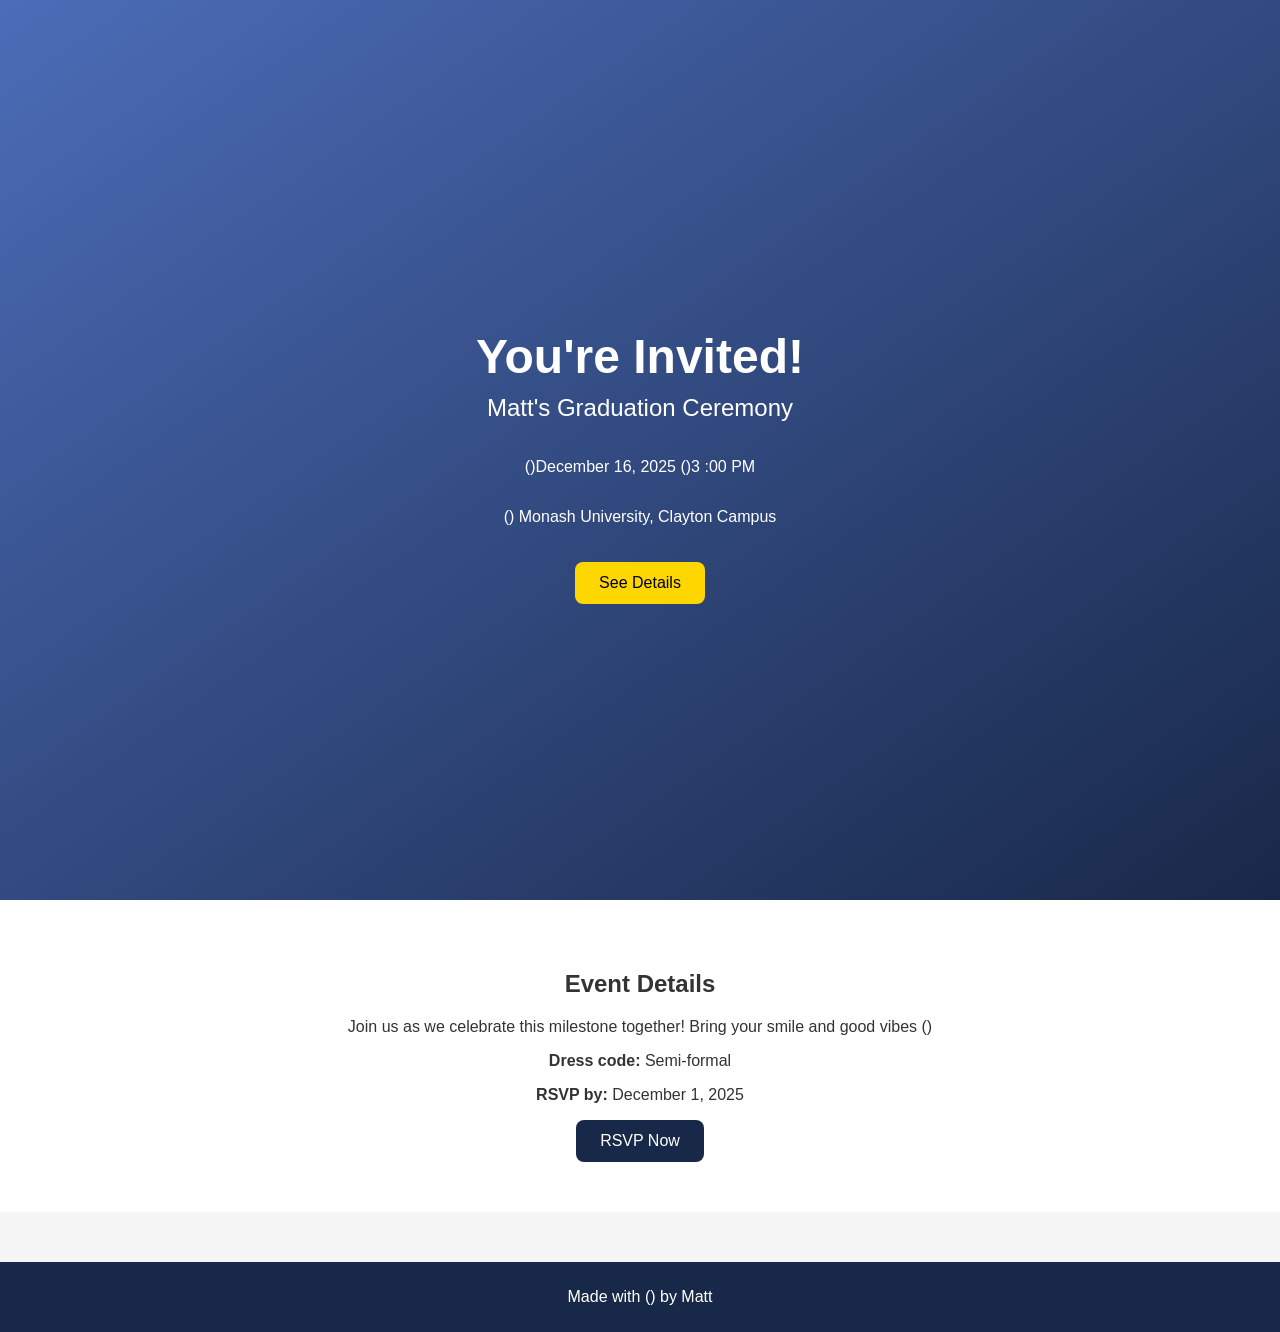
==== index.html @ 7635c499 "first commit" ====
<!DOCTYPE html>
<html lang="en">
<head>
  <meta charset="UTF-8">
  <meta name="viewport" content="width=device-width, initial-scale=1.0">
  <title>Matt's Graduation Invitation ()</title>
  <link rel="stylesheet" href="style.css">
</head>
<body>
  <div class="hero">
    <h1>You're Invited!</h1>
    <h2>Matt's Graduation Ceremony</h2>
    <p class="date">()December 16, 2025 ()3 :00 PM</p>
    <p class="venue">() Monash University, Clayton Campus</p>
    <button onclick="scrollToDetails()">See Details</button>
  </div>

  <section id="details">
    <h2>Event Details</h2>
    <p>Join us as we celebrate this milestone together! Bring your smile and good vibes ()</p>
    <p><strong>Dress code:</strong> Semi-formal</p>
    <p><strong>RSVP by:</strong> December 1, 2025</p>
    <a href="https://forms.gle/your-rsvp-link" target="_blank" class="rsvp-btn">RSVP Now</a>
  </section>

  <footer>
    <p>Made with () by Matt</p>
  </footer>

  <script src="script.js"></script>
</body>

</html>
---- style.css ----
body {
  margin: 0;
  font-family: 'Poppins', sans-serif;
  text-align: center;
  background-color: #f5f5f5;
  color: #333;
}

.hero {
  background: linear-gradient(to bottom right, #4b6cb7, #182848);
  color: white;
  height: 100vh;
  display: flex;
  flex-direction: column;
  justify-content: center;
  align-items: center;
}

.hero h1 {
  font-size: 3em;
  margin-bottom: 0;
}

.hero h2 {
  margin-top: 10px;
  font-weight: 400;
}

button {
  margin-top: 20px;
  padding: 12px 24px;
  border: none;
  border-radius: 8px;
  background-color: #ffd700;
  color: black;
  font-size: 1em;
  cursor: pointer;
  transition: 0.3s;
}

button:hover {
  background-color: #ffcf40;
}

#details {
  padding: 50px 20px;
  background-color: white;
}

.rsvp-btn {
  display: inline-block;
  background-color: #182848;
  color: white;
  padding: 12px 24px;
  border-radius: 8px;
  text-decoration: none;
  transition: 0.3s;
}

.rsvp-btn:hover {
  background-color: #4b6cb7;
}

footer {
  margin-top: 50px;
  padding: 10px;
  background-color: #182848;
  color: white;
}
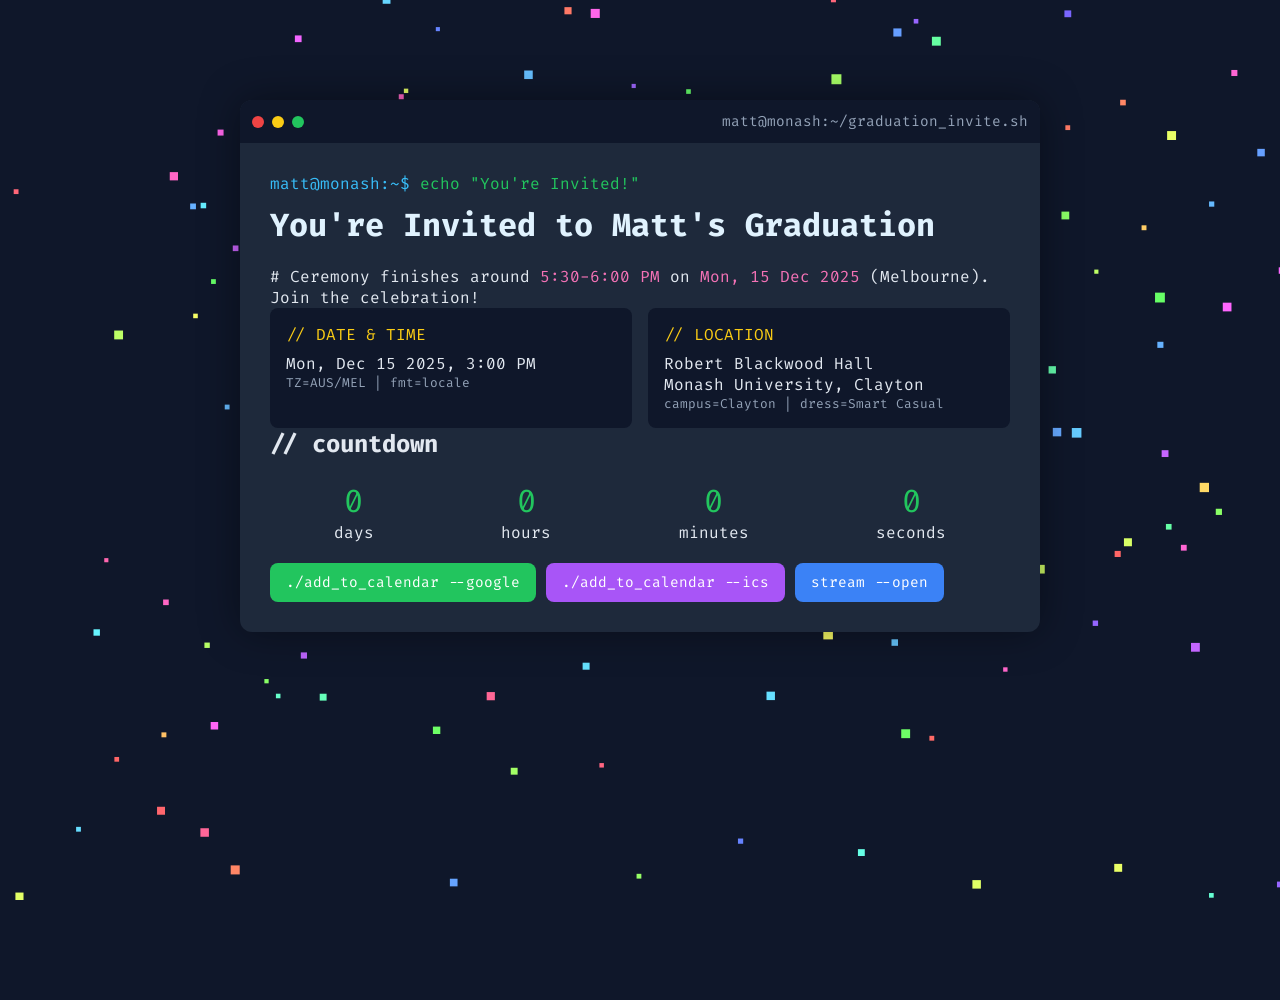
==== commit d6811acb: "second commit" ====
--- a/index.html
+++ b/index.html
@@ -3,31 +3,58 @@
 <head>
   <meta charset="UTF-8">
   <meta name="viewport" content="width=device-width, initial-scale=1.0">
-  <title>Matt's Graduation Invitation ()</title>
+  <title>Matt's Graduation </title>
   <link rel="stylesheet" href="style.css">
+  <link rel="preconnect" href="https://fonts.googleapis.com">
+  <link rel="preconnect" href="https://fonts.gstatic.com" crossorigin>
+  <link href="https://fonts.googleapis.com/css2?family=Fira+Code:wght@400;500;700&display=swap" rel="stylesheet">
 </head>
 <body>
-  <div class="hero">
-    <h1>You're Invited!</h1>
-    <h2>Matt's Graduation Ceremony</h2>
-    <p class="date">()December 16, 2025 ()3 :00 PM</p>
-    <p class="venue">() Monash University, Clayton Campus</p>
-    <button onclick="scrollToDetails()">See Details</button>
-  </div>
+  <canvas id="confetti"></canvas>
 
-  <section id="details">
-    <h2>Event Details</h2>
-    <p>Join us as we celebrate this milestone together! Bring your smile and good vibes ()</p>
-    <p><strong>Dress code:</strong> Semi-formal</p>
-    <p><strong>RSVP by:</strong> December 1, 2025</p>
-    <a href="https://forms.gle/your-rsvp-link" target="_blank" class="rsvp-btn">RSVP Now</a>
-  </section>
+  <main class="terminal">
+    <div class="header">
+      <span class="dot red"></span>
+      <span class="dot yellow"></span>
+      <span class="dot green"></span>
+      <span class="path">matt@monash:~/graduation_invite.sh</span>
+    </div>
 
-  <footer>
-    <p>Made with () by Matt</p>
-  </footer>
+    <div class="content">
+      <p class="command"><span class="prompt">matt@monash:~$</span> echo "You're Invited!"</p>
+      <h1>You're Invited to Matt's Graduation </h1>
+      <p># Ceremony finishes around <span class="highlight">5:30-6:00 PM</span> on <span class="highlight">Mon, 15 Dec 2025</span> (Melbourne). Join the celebration!</p>
+
+      <div class="info">
+        <div class="card">
+          <p class="label">// DATE & TIME</p>
+          <p>Mon, Dec 15 2025, 3:00 PM</p>
+          <p class="sub">TZ=AUS/MEL | fmt=locale</p>
+        </div>
+
+        <div class="card">
+          <p class="label">// LOCATION</p>
+          <p>Robert Blackwood Hall<br>Monash University, Clayton</p>
+          <p class="sub">campus=Clayton | dress=Smart Casual</p>
+        </div>
+      </div>
+
+      <h2>// countdown</h2>
+      <div id="countdown">
+        <div><span id="days">0</span><p>days</p></div>
+        <div><span id="hours">0</span><p>hours</p></div>
+        <div><span id="minutes">0</span><p>minutes</p></div>
+        <div><span id="seconds">0</span><p>seconds</p></div>
+      </div>
+
+      <div class="buttons">
+        <a href="#" class="btn green">./add_to_calendar --google</a>
+        <a href="#" class="btn purple">./add_to_calendar --ics</a>
+        <a href="#" class="btn blue">stream --open</a>
+      </div>
+    </div>
+  </main>
 
   <script src="script.js"></script>
 </body>
-
 </html>
--- a/style.css
+++ b/style.css
@@ -1,69 +1,143 @@
-body {
+* {
+  box-sizing: border-box;
   margin: 0;
-  font-family: 'Poppins', sans-serif;
-  text-align: center;
-  background-color: #f5f5f5;
-  color: #333;
+  padding: 0;
+  font-family: 'Fira Code', monospace;
 }
 
-.hero {
-  background: linear-gradient(to bottom right, #4b6cb7, #182848);
-  color: white;
-  height: 100vh;
-  display: flex;
-  flex-direction: column;
-  justify-content: center;
-  align-items: center;
+body {
+  background-color: #0f172a;
+  color: #e2e8f0;
+  overflow-x: hidden;
+  min-height: 100vh;
 }
 
-.hero h1 {
-  font-size: 3em;
-  margin-bottom: 0;
+canvas#confetti {
+  position: fixed;
+  top: 0;
+  left: 0;
+  z-index: 0;
+  width: 100%;
+  height: 100%;
+  pointer-events: none;
 }
 
-.hero h2 {
-  margin-top: 10px;
-  font-weight: 400;
+.terminal {
+  max-width: 800px;
+  margin: 100px auto;
+  background-color: #1e293b;
+  border-radius: 12px;
+  overflow: hidden;
+  box-shadow: 0 0 40px rgba(0, 0, 0, 0.4);
+  z-index: 1;
+  position: relative;
 }
 
-button {
-  margin-top: 20px;
-  padding: 12px 24px;
-  border: none;
-  border-radius: 8px;
-  background-color: #ffd700;
-  color: black;
-  font-size: 1em;
-  cursor: pointer;
-  transition: 0.3s;
+.header {
+  background-color: #0f172a;
+  padding: 12px;
+  display: flex;
+  align-items: center;
+  gap: 8px;
 }
 
-button:hover {
-  background-color: #ffcf40;
+.dot {
+  width: 12px;
+  height: 12px;
+  border-radius: 50%;
+  display: inline-block;
+}
+.red { background: #ef4444; }
+.yellow { background: #facc15; }
+.green { background: #22c55e; }
+.path {
+  margin-left: auto;
+  color: #94a3b8;
+  font-size: 0.9rem;
 }
 
-#details {
-  padding: 50px 20px;
-  background-color: white;
+.content {
+  padding: 30px;
+  text-align: left;
 }
 
-.rsvp-btn {
-  display: inline-block;
-  background-color: #182848;
-  color: white;
-  padding: 12px 24px;
+.command {
+  color: #22c55e;
+}
+
+.prompt {
+  color: #38bdf8;
+}
+
+h1 {
+  color: #e0f2fe;
+  margin-top: 10px;
+  margin-bottom: 20px;
+}
+
+.highlight {
+  color: #f472b6;
+}
+
+.info {
+  display: flex;
+  gap: 16px;
+  flex-wrap: wrap;
+}
+
+.card {
+  background-color: #0f172a;
+  border-radius: 8px;
+  flex: 1;
+  padding: 16px;
+  min-width: 240px;
+}
+
+.label {
+  color: #facc15;
+  margin-bottom: 8px;
+}
+
+.sub {
+  font-size: 0.8rem;
+  color: #94a3b8;
+}
+
+#countdown {
+  display: flex;
+  justify-content: space-around;
+  margin-top: 20px;
+  margin-bottom: 20px;
+}
+
+#countdown div {
+  text-align: center;
+}
+
+#countdown span {
+  font-size: 2rem;
+  color: #22c55e;
+}
+
+.buttons {
+  display: flex;
+  flex-wrap: wrap;
+  gap: 10px;
+}
+
+.btn {
+  padding: 10px 16px;
   border-radius: 8px;
   text-decoration: none;
-  transition: 0.3s;
+  color: white;
+  font-size: 0.9rem;
+  transition: 0.2s;
 }
+.green { background-color: #22c55e; }
+.purple { background-color: #a855f7; }
+.blue { background-color: #3b82f6; }
 
-.rsvp-btn:hover {
-  background-color: #4b6cb7;
+.btn:hover {
+  transform: scale(1.05);
+  opacity: 0.9;
 }
-
-footer {
-  margin-top: 50px;
-  padding: 10px;
-  background-color: #182848;
-  color: white;
-}
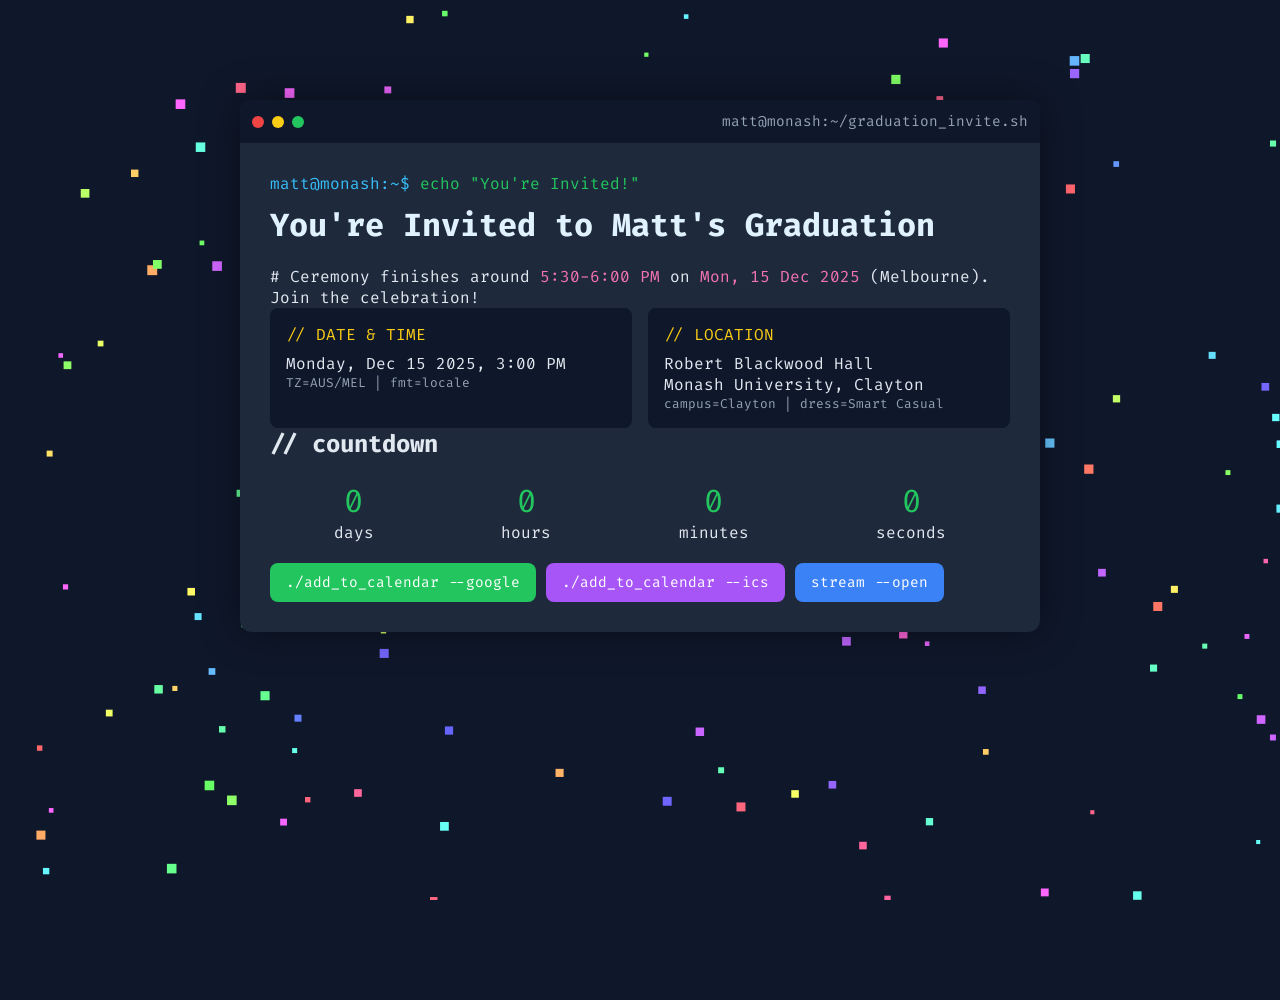
==== commit 9c7a7a3d: "monday" ====
--- a/index.html
+++ b/index.html
@@ -28,7 +28,7 @@
       <div class="info">
         <div class="card">
           <p class="label">// DATE & TIME</p>
-          <p>Mon, Dec 15 2025, 3:00 PM</p>
+          <p>Monday, Dec 15 2025, 3:00 PM</p>
           <p class="sub">TZ=AUS/MEL | fmt=locale</p>
         </div>
 
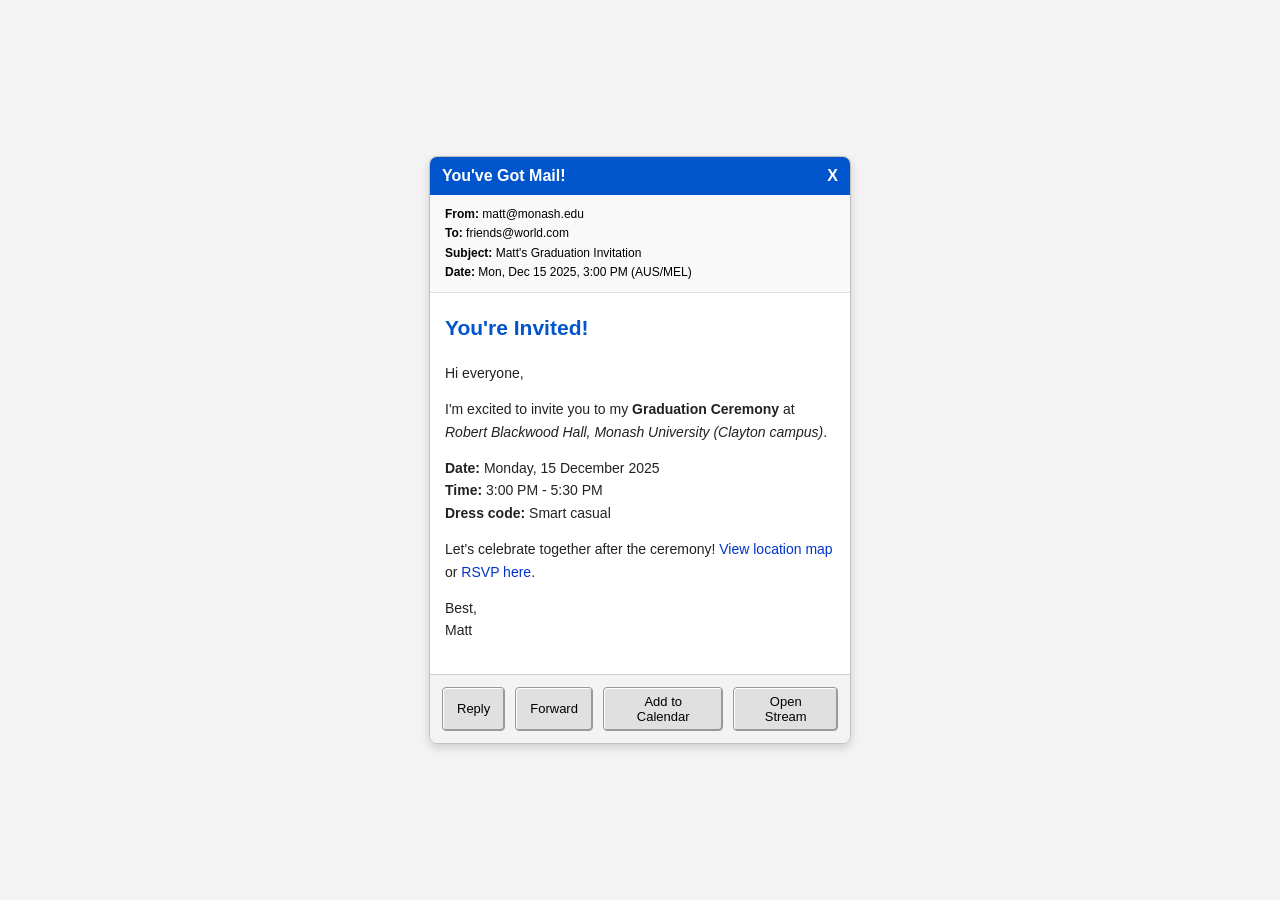
==== commit 6c24ff4d: "changed theme" ====
--- a/index.html
+++ b/index.html
@@ -3,57 +3,50 @@
 <head>
   <meta charset="UTF-8">
   <meta name="viewport" content="width=device-width, initial-scale=1.0">
-  <title>Matt's Graduation </title>
+  <title>You've Got Mail! - Matt's Graduation</title>
   <link rel="stylesheet" href="style.css">
-  <link rel="preconnect" href="https://fonts.googleapis.com">
-  <link rel="preconnect" href="https://fonts.gstatic.com" crossorigin>
-  <link href="https://fonts.googleapis.com/css2?family=Fira+Code:wght@400;500;700&display=swap" rel="stylesheet">
 </head>
 <body>
-  <canvas id="confetti"></canvas>
 
-  <main class="terminal">
-    <div class="header">
-      <span class="dot red"></span>
-      <span class="dot yellow"></span>
-      <span class="dot green"></span>
-      <span class="path">matt@monash:~/graduation_invite.sh</span>
+  <div class="mail-window">
+    <div class="title-bar">
+      <span> You've Got Mail!</span>
+      <span id="close-btn">X</span>
     </div>
 
-    <div class="content">
-      <p class="command"><span class="prompt">matt@monash:~$</span> echo "You're Invited!"</p>
-      <h1>You're Invited to Matt's Graduation </h1>
-      <p># Ceremony finishes around <span class="highlight">5:30-6:00 PM</span> on <span class="highlight">Mon, 15 Dec 2025</span> (Melbourne). Join the celebration!</p>
+    <div class="mail-header">
+      <div><strong>From:</strong> matt@monash.edu</div>
+      <div><strong>To:</strong> friends@world.com</div>
+      <div><strong>Subject:</strong> Matt's Graduation Invitation</div>
+      <div><strong>Date:</strong> Mon, Dec 15 2025, 3:00 PM (AUS/MEL)</div>
+    </div>
 
-      <div class="info">
-        <div class="card">
-          <p class="label">// DATE & TIME</p>
-          <p>Monday, Dec 15 2025, 3:00 PM</p>
-          <p class="sub">TZ=AUS/MEL | fmt=locale</p>
-        </div>
+    <div class="mail-body">
+      <h2> You're Invited!</h2>
+      <p>Hi everyone,</p>
+      <p>
+        I'm excited to invite you to my <strong>Graduation Ceremony</strong> at
+        <em>Robert Blackwood Hall, Monash University (Clayton campus)</em>.
+      </p>
+      <p>
+         <strong>Date:</strong> Monday, 15 December 2025<br>
+         <strong>Time:</strong> 3:00 PM - 5:30 PM<br>
+         <strong>Dress code:</strong> Smart casual
+      </p>
+      <p>
+        Let's celebrate together after the ceremony!  
+        <a href="#">View location map</a> or <a href="#">RSVP here</a>.
+      </p>
+      <p>Best,<br>Matt</p>
+    </div>
 
-        <div class="card">
-          <p class="label">// LOCATION</p>
-          <p>Robert Blackwood Hall<br>Monash University, Clayton</p>
-          <p class="sub">campus=Clayton | dress=Smart Casual</p>
-        </div>
-      </div>
-
-      <h2>// countdown</h2>
-      <div id="countdown">
-        <div><span id="days">0</span><p>days</p></div>
-        <div><span id="hours">0</span><p>hours</p></div>
-        <div><span id="minutes">0</span><p>minutes</p></div>
-        <div><span id="seconds">0</span><p>seconds</p></div>
-      </div>
-
-      <div class="buttons">
-        <a href="#" class="btn green">./add_to_calendar --google</a>
-        <a href="#" class="btn purple">./add_to_calendar --ics</a>
-        <a href="#" class="btn blue">stream --open</a>
-      </div>
+    <div class="button-row">
+      <button class="retro-btn">Reply</button>
+      <button class="retro-btn">Forward</button>
+      <button class="retro-btn">Add to Calendar</button>
+      <button class="retro-btn">Open Stream</button>
     </div>
-  </main>
+  </div>
 
   <script src="script.js"></script>
 </body>
--- a/style.css
+++ b/style.css
@@ -1,143 +1,94 @@
-* {
-  box-sizing: border-box;
+body {
+  background-color: #f3f3f3;
+  font-family: Verdana, Tahoma, sans-serif;
+  display: flex;
+  align-items: center;
+  justify-content: center;
+  height: 100vh;
   margin: 0;
-  padding: 0;
-  font-family: 'Fira Code', monospace;
 }
 
-body {
-  background-color: #0f172a;
-  color: #e2e8f0;
-  overflow-x: hidden;
-  min-height: 100vh;
+.mail-window {
+  width: 420px;
+  background-color: #ffffff;
+  border: 1px solid #c0c0c0;
+  border-radius: 8px;
+  box-shadow: 0 4px 10px rgba(0,0,0,0.15);
+  overflow: hidden;
 }
 
-canvas#confetti {
-  position: fixed;
-  top: 0;
-  left: 0;
-  z-index: 0;
-  width: 100%;
-  height: 100%;
-  pointer-events: none;
+.title-bar {
+  background-color: #0055cc;
+  color: #ffffff;
+  font-weight: bold;
+  padding: 10px 12px;
+  font-size: 16px;
+  display: flex;
+  align-items: center;
+  justify-content: space-between;
 }
 
-.terminal {
-  max-width: 800px;
-  margin: 100px auto;
-  background-color: #1e293b;
-  border-radius: 12px;
-  overflow: hidden;
-  box-shadow: 0 0 40px rgba(0, 0, 0, 0.4);
-  z-index: 1;
-  position: relative;
-}
-
-.header {
-  background-color: #0f172a;
-  padding: 12px;
+.title-bar span {
   display: flex;
   align-items: center;
   gap: 8px;
 }
 
-.dot {
-  width: 12px;
-  height: 12px;
-  border-radius: 50%;
-  display: inline-block;
-}
-.red { background: #ef4444; }
-.yellow { background: #facc15; }
-.green { background: #22c55e; }
-.path {
-  margin-left: auto;
-  color: #94a3b8;
-  font-size: 0.9rem;
+.mail-header {
+  background-color: #f9f9f9;
+  border-bottom: 1px solid #ddd;
+  padding: 10px 15px;
+  font-size: 12px;
+  line-height: 1.6;
 }
 
-.content {
-  padding: 30px;
-  text-align: left;
+.mail-body {
+  padding: 18px 15px;
+  font-size: 14px;
+  color: #222;
+  line-height: 1.6;
 }
 
-.command {
-  color: #22c55e;
+.mail-body h2 {
+  margin-top: 0;
+  color: #0055cc;
 }
 
-.prompt {
-  color: #38bdf8;
+.button-row {
+  display: flex;
+  justify-content: center;
+  gap: 10px;
+  padding: 12px;
+  background-color: #f3f3f3;
+  border-top: 1px solid #ccc;
 }
 
-h1 {
-  color: #e0f2fe;
-  margin-top: 10px;
-  margin-bottom: 20px;
+.retro-btn {
+  background-color: #e0e0e0;
+  border: 1px solid #999;
+  border-radius: 4px;
+  padding: 6px 14px;
+  font-size: 13px;
+  cursor: pointer;
+  box-shadow: 1px 1px 0 #fff inset, -1px -1px 0 #999 inset;
+  transition: background 0.2s;
 }
 
-.highlight {
-  color: #f472b6;
+.retro-btn:hover {
+  background-color: #d0d0d0;
 }
 
-.info {
-  display: flex;
-  gap: 16px;
-  flex-wrap: wrap;
+a {
+  color: #0033cc;
+  text-decoration: none;
 }
 
-.card {
-  background-color: #0f172a;
-  border-radius: 8px;
-  flex: 1;
-  padding: 16px;
-  min-width: 240px;
+a:hover {
+  text-decoration: underline;
 }
 
-.label {
-  color: #facc15;
-  margin-bottom: 8px;
+@media (max-width: 480px) {
+  .mail-window {
+    width: 90%;
+  }
 }
-
-.sub {
-  font-size: 0.8rem;
-  color: #94a3b8;
-}
-
-#countdown {
-  display: flex;
-  justify-content: space-around;
-  margin-top: 20px;
-  margin-bottom: 20px;
-}
-
-#countdown div {
-  text-align: center;
-}
-
-#countdown span {
-  font-size: 2rem;
-  color: #22c55e;
-}
-
-.buttons {
-  display: flex;
-  flex-wrap: wrap;
-  gap: 10px;
-}
-
-.btn {
-  padding: 10px 16px;
-  border-radius: 8px;
-  text-decoration: none;
-  color: white;
-  font-size: 0.9rem;
-  transition: 0.2s;
-}
-.green { background-color: #22c55e; }
-.purple { background-color: #a855f7; }
-.blue { background-color: #3b82f6; }
-
-.btn:hover {
-  transform: scale(1.05);
-  opacity: 0.9;
-}
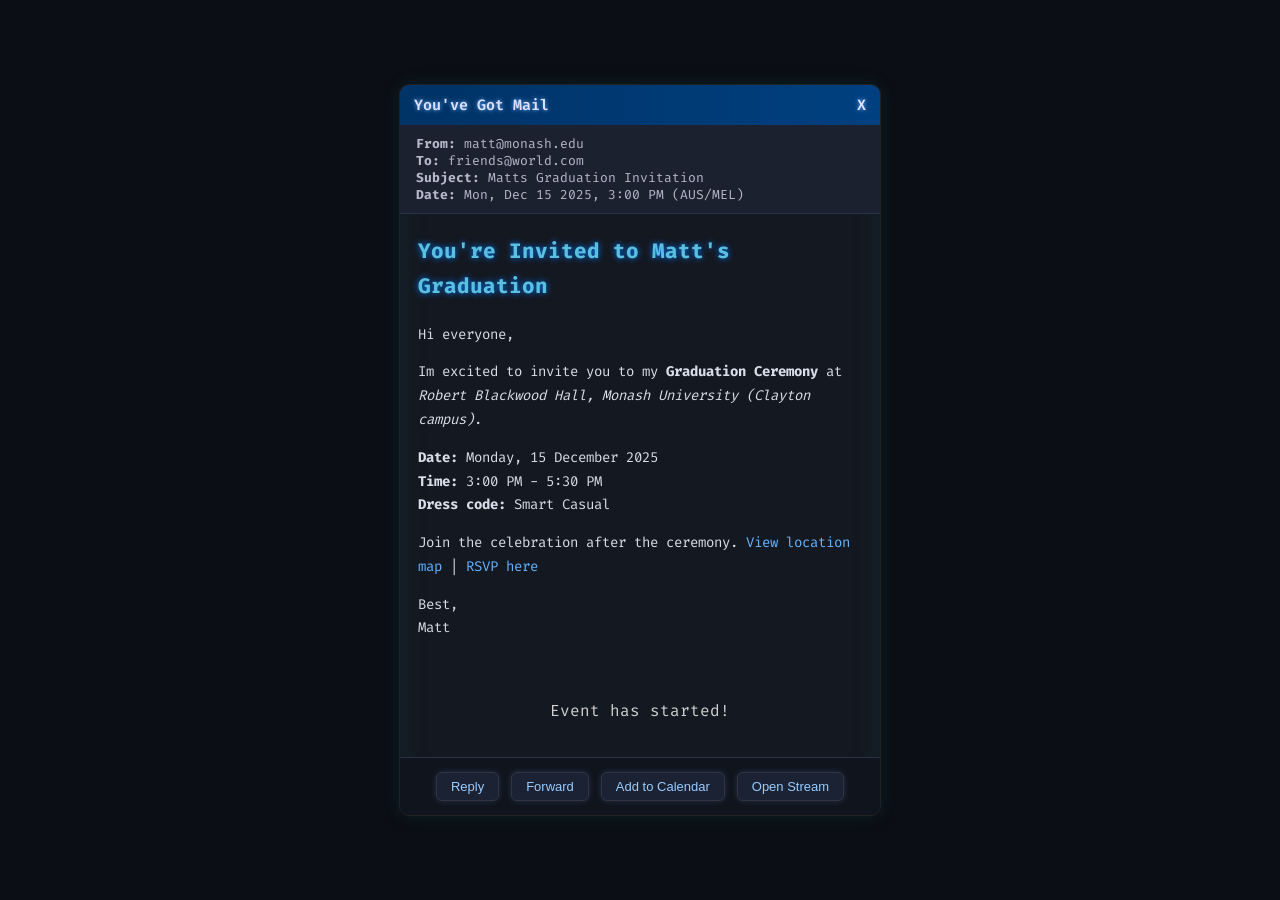
==== commit 653cebb6: "changed theme" ====
--- a/index.html
+++ b/index.html
@@ -3,50 +3,59 @@
 <head>
   <meta charset="UTF-8">
   <meta name="viewport" content="width=device-width, initial-scale=1.0">
-  <title>You've Got Mail! - Matt's Graduation</title>
+  <title>You've Got Mail - Matt's Graduation</title>
   <link rel="stylesheet" href="style.css">
 </head>
 <body>
+  <main class="mail-window">
+    <header class="title-bar">
+      <span>You've Got Mail</span>
+      <span id="close-btn">X</span>
+    </header>
 
-  <div class="mail-window">
-    <div class="title-bar">
-      <span> You've Got Mail!</span>
-      <span id="close-btn">X</span>
-    </div>
-
-    <div class="mail-header">
+    <section class="mail-header">
       <div><strong>From:</strong> matt@monash.edu</div>
       <div><strong>To:</strong> friends@world.com</div>
-      <div><strong>Subject:</strong> Matt's Graduation Invitation</div>
+      <div><strong>Subject:</strong> Matts Graduation Invitation</div>
       <div><strong>Date:</strong> Mon, Dec 15 2025, 3:00 PM (AUS/MEL)</div>
-    </div>
+    </section>
 
-    <div class="mail-body">
-      <h2> You're Invited!</h2>
+    <article class="mail-body">
+      <h2>You're Invited to Matt's Graduation</h2>
       <p>Hi everyone,</p>
       <p>
-        I'm excited to invite you to my <strong>Graduation Ceremony</strong> at
+        Im excited to invite you to my <strong>Graduation Ceremony</strong> at  
         <em>Robert Blackwood Hall, Monash University (Clayton campus)</em>.
       </p>
       <p>
-         <strong>Date:</strong> Monday, 15 December 2025<br>
-         <strong>Time:</strong> 3:00 PM - 5:30 PM<br>
-         <strong>Dress code:</strong> Smart casual
+        <strong>Date:</strong> Monday, 15 December 2025<br>
+        <strong>Time:</strong> 3:00 PM - 5:30 PM<br>
+        <strong>Dress code:</strong> Smart Casual
       </p>
       <p>
-        Let's celebrate together after the ceremony!  
-        <a href="#">View location map</a> or <a href="#">RSVP here</a>.
+        Join the celebration after the ceremony.  
+        <a href="#">View location map</a> | <a href="#">RSVP here</a>
       </p>
       <p>Best,<br>Matt</p>
-    </div>
+    </article>
 
-    <div class="button-row">
+    <section id="countdown-section">
+      <h3>// countdown</h3>
+      <div id="countdown">
+        <div><span id="days">--</span><label>days</label></div>
+        <div><span id="hours">--</span><label>hours</label></div>
+        <div><span id="minutes">--</span><label>minutes</label></div>
+        <div><span id="seconds">--</span><label>seconds</label></div>
+      </div>
+    </section>
+
+    <footer class="button-row">
       <button class="retro-btn">Reply</button>
       <button class="retro-btn">Forward</button>
       <button class="retro-btn">Add to Calendar</button>
       <button class="retro-btn">Open Stream</button>
-    </div>
-  </div>
+    </footer>
+  </main>
 
   <script src="script.js"></script>
 </body>
--- a/style.css
+++ b/style.css
@@ -1,93 +1,134 @@
+@import url('https://fonts.googleapis.com/css2?family=Fira+Code:wght@400;500&display=swap');
+
 body {
-  background-color: #f3f3f3;
-  font-family: Verdana, Tahoma, sans-serif;
+  background-color: #0b0e14;
+  color: #d0d0d0;
+  font-family: 'Fira Code', monospace;
   display: flex;
+  justify-content: center;
   align-items: center;
-  justify-content: center;
   height: 100vh;
   margin: 0;
 }
 
 .mail-window {
-  width: 420px;
-  background-color: #ffffff;
-  border: 1px solid #c0c0c0;
-  border-radius: 8px;
-  box-shadow: 0 4px 10px rgba(0,0,0,0.15);
+  background: #141820;
+  border: 1px solid #222;
+  border-radius: 10px;
+  box-shadow: 0 0 20px rgba(0,255,255,0.08),
+              0 0 40px rgba(0,255,255,0.05) inset;
+  width: 480px;
   overflow: hidden;
+  animation: fadeIn 1s ease;
 }
 
 .title-bar {
-  background-color: #0055cc;
-  color: #ffffff;
-  font-weight: bold;
-  padding: 10px 12px;
-  font-size: 16px;
+  background: linear-gradient(90deg, #003366, #004080);
+  color: #e0e0ff;
+  padding: 10px 14px;
+  font-weight: 600;
+  font-size: 15px;
   display: flex;
+  justify-content: space-between;
   align-items: center;
-  justify-content: space-between;
-}
-
-.title-bar span {
-  display: flex;
-  align-items: center;
-  gap: 8px;
+  text-shadow: 0 0 4px #66aaff;
 }
 
 .mail-header {
-  background-color: #f9f9f9;
-  border-bottom: 1px solid #ddd;
-  padding: 10px 15px;
-  font-size: 12px;
-  line-height: 1.6;
+  background-color: #1c2130;
+  border-bottom: 1px solid #2a3245;
+  padding: 10px 16px;
+  font-size: 13px;
+  color: #b5b9c9;
 }
 
 .mail-body {
-  padding: 18px 15px;
+  padding: 20px 18px;
   font-size: 14px;
-  color: #222;
-  line-height: 1.6;
+  line-height: 1.7;
+  color: #d8dee9;
 }
 
 .mail-body h2 {
+  color: #5bc0de;
   margin-top: 0;
-  color: #0055cc;
+  text-shadow: 0 0 6px #0077ff;
+}
+
+#countdown-section {
+  text-align: center;
+  padding: 10px 0 20px;
+}
+
+#countdown-section h3 {
+  color: #66b3ff;
+  font-size: 14px;
+  margin-bottom: 8px;
+}
+
+#countdown {
+  display: flex;
+  justify-content: center;
+  gap: 20px;
+}
+
+#countdown div {
+  text-align: center;
+}
+
+#countdown span {
+  display: block;
+  font-size: 24px;
+  color: #00ff80;
+}
+
+#countdown label {
+  font-size: 12px;
+  color: #888;
 }
 
 .button-row {
   display: flex;
   justify-content: center;
-  gap: 10px;
-  padding: 12px;
-  background-color: #f3f3f3;
-  border-top: 1px solid #ccc;
+  gap: 12px;
+  padding: 14px;
+  background: #10141c;
+  border-top: 1px solid #2a3245;
 }
 
 .retro-btn {
-  background-color: #e0e0e0;
-  border: 1px solid #999;
-  border-radius: 4px;
+  background: #1a2233;
+  border: 1px solid #334;
+  color: #99ccff;
+  border-radius: 6px;
   padding: 6px 14px;
   font-size: 13px;
   cursor: pointer;
-  box-shadow: 1px 1px 0 #fff inset, -1px -1px 0 #999 inset;
-  transition: background 0.2s;
+  transition: all 0.25s;
+  box-shadow: 0 0 6px rgba(102,179,255,0.2);
 }
 
 .retro-btn:hover {
-  background-color: #d0d0d0;
+  background: #22304a;
+  box-shadow: 0 0 12px rgba(102,179,255,0.4);
 }
 
 a {
-  color: #0033cc;
+  color: #66b3ff;
   text-decoration: none;
 }
 
 a:hover {
-  text-decoration: underline;
+  color: #99ccff;
+  text-shadow: 0 0 6px #66b3ff;
 }
 
-@media (max-width: 480px) {
+@keyframes fadeIn {
+  from {opacity:0; transform:translateY(10px);}
+  to {opacity:1; transform:translateY(0);}
+}
+
+@media (max-width: 500px) {
   .mail-window {
     width: 90%;
   }
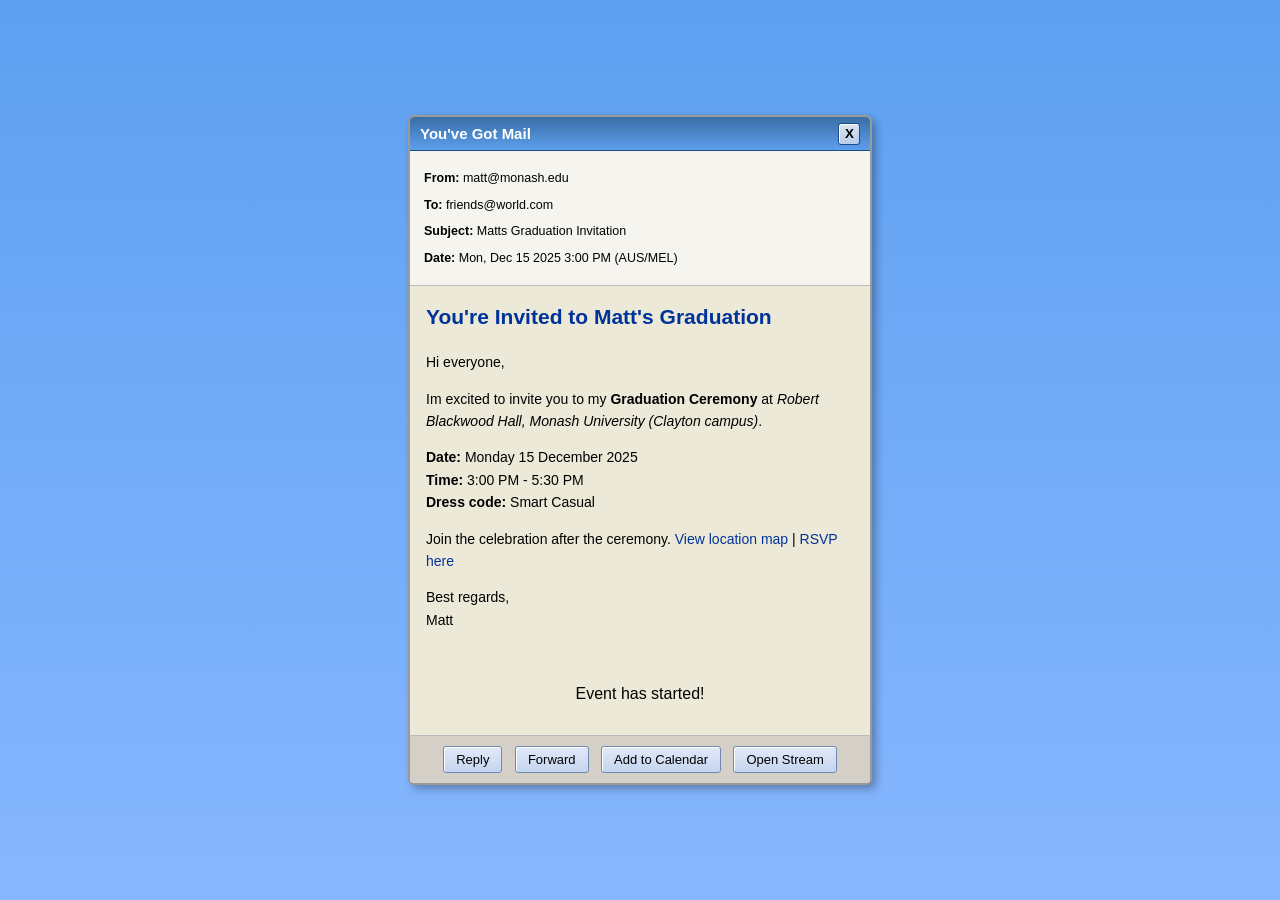
==== commit b7158946: "retro" ====
--- a/index.html
+++ b/index.html
@@ -7,20 +7,20 @@
   <link rel="stylesheet" href="style.css">
 </head>
 <body>
-  <main class="mail-window">
-    <header class="title-bar">
+  <div class="xp-window">
+    <div class="xp-titlebar">
       <span>You've Got Mail</span>
-      <span id="close-btn">X</span>
-    </header>
+      <button id="close-btn">X</button>
+    </div>
 
-    <section class="mail-header">
-      <div><strong>From:</strong> matt@monash.edu</div>
-      <div><strong>To:</strong> friends@world.com</div>
-      <div><strong>Subject:</strong> Matts Graduation Invitation</div>
-      <div><strong>Date:</strong> Mon, Dec 15 2025, 3:00 PM (AUS/MEL)</div>
-    </section>
+    <div class="xp-header">
+      <p><strong>From:</strong> matt@monash.edu</p>
+      <p><strong>To:</strong> friends@world.com</p>
+      <p><strong>Subject:</strong> Matts Graduation Invitation</p>
+      <p><strong>Date:</strong> Mon, Dec 15 2025  3:00 PM (AUS/MEL)</p>
+    </div>
 
-    <article class="mail-body">
+    <div class="xp-body">
       <h2>You're Invited to Matt's Graduation</h2>
       <p>Hi everyone,</p>
       <p>
@@ -28,7 +28,7 @@
         <em>Robert Blackwood Hall, Monash University (Clayton campus)</em>.
       </p>
       <p>
-        <strong>Date:</strong> Monday, 15 December 2025<br>
+        <strong>Date:</strong> Monday 15 December 2025<br>
         <strong>Time:</strong> 3:00 PM - 5:30 PM<br>
         <strong>Dress code:</strong> Smart Casual
       </p>
@@ -36,10 +36,10 @@
         Join the celebration after the ceremony.  
         <a href="#">View location map</a> | <a href="#">RSVP here</a>
       </p>
-      <p>Best,<br>Matt</p>
-    </article>
+      <p>Best regards,<br>Matt</p>
+    </div>
 
-    <section id="countdown-section">
+    <div id="countdown-section">
       <h3>// countdown</h3>
       <div id="countdown">
         <div><span id="days">--</span><label>days</label></div>
@@ -47,15 +47,15 @@
         <div><span id="minutes">--</span><label>minutes</label></div>
         <div><span id="seconds">--</span><label>seconds</label></div>
       </div>
-    </section>
+    </div>
 
-    <footer class="button-row">
-      <button class="retro-btn">Reply</button>
-      <button class="retro-btn">Forward</button>
-      <button class="retro-btn">Add to Calendar</button>
-      <button class="retro-btn">Open Stream</button>
-    </footer>
-  </main>
+    <div class="xp-footer">
+      <button class="xp-btn">Reply</button>
+      <button class="xp-btn">Forward</button>
+      <button class="xp-btn">Add to Calendar</button>
+      <button class="xp-btn">Open Stream</button>
+    </div>
+  </div>
 
   <script src="script.js"></script>
 </body>
--- a/style.css
+++ b/style.css
@@ -1,135 +1,134 @@
-@import url('https://fonts.googleapis.com/css2?family=Fira+Code:wght@400;500&display=swap');
-
 body {
-  background-color: #0b0e14;
-  color: #d0d0d0;
-  font-family: 'Fira Code', monospace;
+  background: linear-gradient(#5da0f0, #87b7ff) fixed;
+  font-family: "Tahoma", "Verdana", sans-serif;
+  margin: 0;
+  height: 100vh;
   display: flex;
   justify-content: center;
   align-items: center;
-  height: 100vh;
-  margin: 0;
 }
 
-.mail-window {
-  background: #141820;
-  border: 1px solid #222;
-  border-radius: 10px;
-  box-shadow: 0 0 20px rgba(0,255,255,0.08),
-              0 0 40px rgba(0,255,255,0.05) inset;
-  width: 480px;
+.xp-window {
+  width: 460px;
+  background-color: #ece9d8;
+  border: 2px solid #999;
+  border-radius: 6px;
+  box-shadow: 4px 4px 8px rgba(0,0,0,0.3);
   overflow: hidden;
-  animation: fadeIn 1s ease;
 }
 
-.title-bar {
-  background: linear-gradient(90deg, #003366, #004080);
-  color: #e0e0ff;
-  padding: 10px 14px;
-  font-weight: 600;
+/* --- Title bar --- */
+.xp-titlebar {
+  background: linear-gradient(to bottom, #3a6ea5, #5da0f0);
+  color: #fff;
+  font-weight: bold;
   font-size: 15px;
+  padding: 6px 10px;
   display: flex;
   justify-content: space-between;
   align-items: center;
-  text-shadow: 0 0 4px #66aaff;
+  box-shadow: inset 0 -1px 0 #1c4b80, 0 1px 0 #9ec9ff;
 }
 
-.mail-header {
-  background-color: #1c2130;
-  border-bottom: 1px solid #2a3245;
-  padding: 10px 16px;
-  font-size: 13px;
-  color: #b5b9c9;
+.xp-titlebar button {
+  background: linear-gradient(to bottom, #d8e4f2, #b9cce8);
+  border: 1px solid #204a87;
+  border-radius: 3px;
+  color: #000;
+  font-weight: bold;
+  width: 22px;
+  height: 22px;
+  cursor: pointer;
+  box-shadow: 1px 1px 0 #fff inset;
+}
+.xp-titlebar button:hover {
+  background: linear-gradient(to bottom, #ff8e8e, #ff5252);
+  color: #fff;
 }
 
-.mail-body {
-  padding: 20px 18px;
-  font-size: 14px;
-  line-height: 1.7;
-  color: #d8dee9;
+/* --- Header --- */
+.xp-header {
+  background-color: #f5f4ef;
+  border-bottom: 1px solid #bbb;
+  padding: 8px 14px;
+  font-size: 12.5px;
+  color: #000;
 }
 
-.mail-body h2 {
-  color: #5bc0de;
+/* --- Body --- */
+.xp-body {
+  padding: 14px 16px;
+  color: #000;
+  font-size: 14px;
+  line-height: 1.6;
+}
+.xp-body h2 {
   margin-top: 0;
-  text-shadow: 0 0 6px #0077ff;
+  color: #003399;
 }
 
+/* --- Countdown --- */
 #countdown-section {
   text-align: center;
-  padding: 10px 0 20px;
+  padding: 10px 0 16px;
 }
-
 #countdown-section h3 {
-  color: #66b3ff;
-  font-size: 14px;
   margin-bottom: 8px;
+  color: #003399;
+  font-weight: bold;
+  font-size: 13px;
 }
-
 #countdown {
   display: flex;
   justify-content: center;
-  gap: 20px;
+  gap: 18px;
 }
-
 #countdown div {
   text-align: center;
 }
-
 #countdown span {
   display: block;
-  font-size: 24px;
-  color: #00ff80;
+  font-size: 22px;
+  color: #006400;
+  font-weight: bold;
+}
+#countdown label {
+  font-size: 11px;
+  color: #333;
 }
 
-#countdown label {
-  font-size: 12px;
-  color: #888;
+/* --- Footer --- */
+.xp-footer {
+  background-color: #d4d0c8;
+  border-top: 1px solid #bbb;
+  padding: 10px;
+  text-align: center;
 }
 
-.button-row {
-  display: flex;
-  justify-content: center;
-  gap: 12px;
-  padding: 14px;
-  background: #10141c;
-  border-top: 1px solid #2a3245;
+.xp-btn {
+  background: linear-gradient(to bottom, #e1e9f8, #c5d5ef);
+  border: 1px solid #7089b3;
+  border-radius: 3px;
+  font-size: 13px;
+  color: #000;
+  margin: 0 4px;
+  padding: 5px 12px;
+  cursor: pointer;
+  box-shadow: 1px 1px 0 #fff inset;
+  transition: all 0.15s;
 }
-
-.retro-btn {
-  background: #1a2233;
-  border: 1px solid #334;
-  color: #99ccff;
-  border-radius: 6px;
-  padding: 6px 14px;
-  font-size: 13px;
-  cursor: pointer;
-  transition: all 0.25s;
-  box-shadow: 0 0 6px rgba(102,179,255,0.2);
-}
-
-.retro-btn:hover {
-  background: #22304a;
-  box-shadow: 0 0 12px rgba(102,179,255,0.4);
+.xp-btn:hover {
+  background: linear-gradient(to bottom, #d0def0, #a8c4e8);
 }
 
 a {
-  color: #66b3ff;
+  color: #003399;
   text-decoration: none;
 }
-
 a:hover {
-  color: #99ccff;
-  text-shadow: 0 0 6px #66b3ff;
-}
-
-@keyframes fadeIn {
-  from {opacity:0; transform:translateY(10px);}
-  to {opacity:1; transform:translateY(0);}
+  text-decoration: underline;
 }
 
 @media (max-width: 500px) {
-  .mail-window {
-    width: 90%;
-  }
+  .xp-window { width: 90%; }
 }
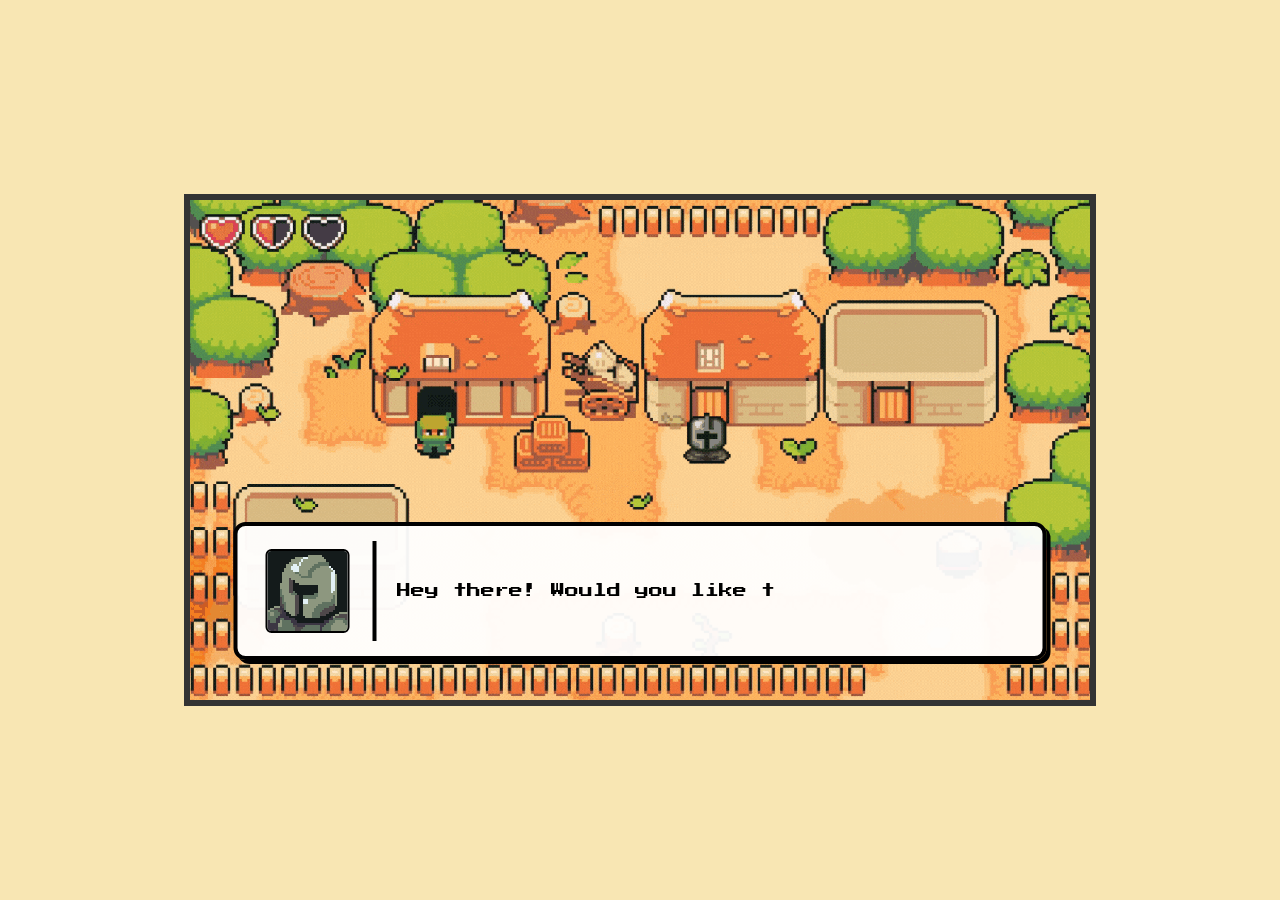
==== commit a482fec5: "pixel" ====
--- a/index.html
+++ b/index.html
@@ -3,57 +3,25 @@
 <head>
   <meta charset="UTF-8">
   <meta name="viewport" content="width=device-width, initial-scale=1.0">
-  <title>You've Got Mail - Matt's Graduation</title>
+  <title>Graduation Invitation</title>
   <link rel="stylesheet" href="style.css">
 </head>
 <body>
-  <div class="xp-window">
-    <div class="xp-titlebar">
-      <span>You've Got Mail</span>
-      <button id="close-btn">X</button>
-    </div>
-
-    <div class="xp-header">
-      <p><strong>From:</strong> matt@monash.edu</p>
-      <p><strong>To:</strong> friends@world.com</p>
-      <p><strong>Subject:</strong> Matts Graduation Invitation</p>
-      <p><strong>Date:</strong> Mon, Dec 15 2025  3:00 PM (AUS/MEL)</p>
-    </div>
-
-    <div class="xp-body">
-      <h2>You're Invited to Matt's Graduation</h2>
-      <p>Hi everyone,</p>
-      <p>
-        Im excited to invite you to my <strong>Graduation Ceremony</strong> at  
-        <em>Robert Blackwood Hall, Monash University (Clayton campus)</em>.
-      </p>
-      <p>
-        <strong>Date:</strong> Monday 15 December 2025<br>
-        <strong>Time:</strong> 3:00 PM - 5:30 PM<br>
-        <strong>Dress code:</strong> Smart Casual
-      </p>
-      <p>
-        Join the celebration after the ceremony.  
-        <a href="#">View location map</a> | <a href="#">RSVP here</a>
-      </p>
-      <p>Best regards,<br>Matt</p>
-    </div>
-
-    <div id="countdown-section">
-      <h3>// countdown</h3>
-      <div id="countdown">
-        <div><span id="days">--</span><label>days</label></div>
-        <div><span id="hours">--</span><label>hours</label></div>
-        <div><span id="minutes">--</span><label>minutes</label></div>
-        <div><span id="seconds">--</span><label>seconds</label></div>
+  <div class="container">
+    <img src="land.gif" alt="Game Scene" class="background">
+    
+    <!-- Dialog box -->
+    <div class="dialog-box" id="dialog">
+      <div class="portrait-area">
+        <img src="Faceset.png" alt="Speaker" class="speaker-face">
       </div>
-    </div>
-
-    <div class="xp-footer">
-      <button class="xp-btn">Reply</button>
-      <button class="xp-btn">Forward</button>
-      <button class="xp-btn">Add to Calendar</button>
-      <button class="xp-btn">Open Stream</button>
+      <div class="dialog-content">
+        <p id="dialogText"></p>
+        <div class="buttons" id="buttons" style="display:none;">
+          <button id="yesBtn">Yes!</button>
+          <button id="noBtn">No...</button>
+        </div>
+      </div>
     </div>
   </div>
 
--- a/style.css
+++ b/style.css
@@ -1,134 +1,104 @@
+@import url('https://fonts.googleapis.com/css2?family=Press+Start+2P&display=swap');
+
 body {
-  background: linear-gradient(#5da0f0, #87b7ff) fixed;
-  font-family: "Tahoma", "Verdana", sans-serif;
   margin: 0;
-  height: 100vh;
+  background-color: #f8e6b3;
+  font-family: 'Press Start 2P', cursive;
   display: flex;
   justify-content: center;
   align-items: center;
+  height: 100vh;
 }
 
-.xp-window {
-  width: 460px;
-  background-color: #ece9d8;
-  border: 2px solid #999;
-  border-radius: 6px;
-  box-shadow: 4px 4px 8px rgba(0,0,0,0.3);
-  overflow: hidden;
+.container {
+  position: relative;
+  width: 900px;
+  height: 500px;
+  border: 6px solid #333;
 }
 
-/* --- Title bar --- */
-.xp-titlebar {
-  background: linear-gradient(to bottom, #3a6ea5, #5da0f0);
-  color: #fff;
-  font-weight: bold;
-  font-size: 15px;
-  padding: 6px 10px;
-  display: flex;
-  justify-content: space-between;
-  align-items: center;
-  box-shadow: inset 0 -1px 0 #1c4b80, 0 1px 0 #9ec9ff;
+.background {
+  width: 100%;
+  height: 100%;
+  image-rendering: pixelated;
 }
 
-.xp-titlebar button {
-  background: linear-gradient(to bottom, #d8e4f2, #b9cce8);
-  border: 1px solid #204a87;
-  border-radius: 3px;
-  color: #000;
-  font-weight: bold;
-  width: 22px;
-  height: 22px;
-  cursor: pointer;
-  box-shadow: 1px 1px 0 #fff inset;
-}
-.xp-titlebar button:hover {
-  background: linear-gradient(to bottom, #ff8e8e, #ff5252);
-  color: #fff;
+.dialog-box {
+  position: absolute;
+  bottom: 40px;
+  left: 50%;
+  transform: translateX(-50%);
+  width: 85%;
+  background: rgba(255, 255, 255, 0.95);
+  border: 4px solid #000;
+  border-radius: 12px;
+  display: flex;
+  box-shadow: 4px 4px 0 #000;
+  padding: 15px 20px;
 }
 
-/* --- Header --- */
-.xp-header {
-  background-color: #f5f4ef;
-  border-bottom: 1px solid #bbb;
-  padding: 8px 14px;
-  font-size: 12.5px;
-  color: #000;
+.portrait-area {
+  width: 100px;
+  height: 100px;
+  flex-shrink: 0;
+  display: flex;
+  align-items: center;
+  justify-content: center;
+  border-right: 4px solid #000;
+  padding-right: 15px;
 }
 
-/* --- Body --- */
-.xp-body {
-  padding: 14px 16px;
-  color: #000;
+.speaker-face {
+  width: 80px;
+  height: 80px;
+  image-rendering: pixelated;
+  border: 2px solid #000;
+  border-radius: 6px;
+  background: #ddd;
+}
+
+.dialog-content {
+  flex: 1;
+  padding-left: 20px;
+  display: flex;
+  flex-direction: column;
+  justify-content: center;
+}
+
+/* tighten spacing between text and buttons */
+#dialogText {
   font-size: 14px;
   line-height: 1.6;
-}
-.xp-body h2 {
-  margin-top: 0;
-  color: #003399;
+  color: #000;
+  margin: 0;         /* remove default paragraph margin */
+  padding: 0;
 }
 
-/* --- Countdown --- */
-#countdown-section {
-  text-align: center;
-  padding: 10px 0 16px;
-}
-#countdown-section h3 {
-  margin-bottom: 8px;
-  color: #003399;
-  font-weight: bold;
-  font-size: 13px;
-}
-#countdown {
+.buttons {
   display: flex;
   justify-content: center;
-  gap: 18px;
-}
-#countdown div {
-  text-align: center;
-}
-#countdown span {
-  display: block;
-  font-size: 22px;
-  color: #006400;
-  font-weight: bold;
-}
-#countdown label {
-  font-size: 11px;
-  color: #333;
+  align-items: center;
+  margin-top: 10px;   /* reduced gap from 20px  10px */
+  gap: 16px;          /* slightly tighter space between buttons */
 }
 
-/* --- Footer --- */
-.xp-footer {
-  background-color: #d4d0c8;
-  border-top: 1px solid #bbb;
-  padding: 10px;
-  text-align: center;
+button {
+  font-family: inherit;
+  font-size: 12px;
+  padding: 8px 18px;  /* slightly smaller button for balance */
+  background: #ffcc33;
+  border: 3px solid #000;
+  cursor: pointer;
+  box-shadow: 3px 3px 0 #000;
+  border-radius: 6px;
+  transition: transform 0.1s ease, background 0.1s ease;
 }
 
-.xp-btn {
-  background: linear-gradient(to bottom, #e1e9f8, #c5d5ef);
-  border: 1px solid #7089b3;
-  border-radius: 3px;
-  font-size: 13px;
-  color: #000;
-  margin: 0 4px;
-  padding: 5px 12px;
-  cursor: pointer;
-  box-shadow: 1px 1px 0 #fff inset;
-  transition: all 0.15s;
-}
-.xp-btn:hover {
-  background: linear-gradient(to bottom, #d0def0, #a8c4e8);
+button:hover {
+  background: #ffee77;
+  transform: translateY(-2px);
 }
 
-a {
-  color: #003399;
-  text-decoration: none;
+button:active {
+  transform: translateY(1px);
 }
-a:hover {
-  text-decoration: underline;
-}
-
-@media (max-width: 500px) {
-  .xp-window { width: 90%; }
-}
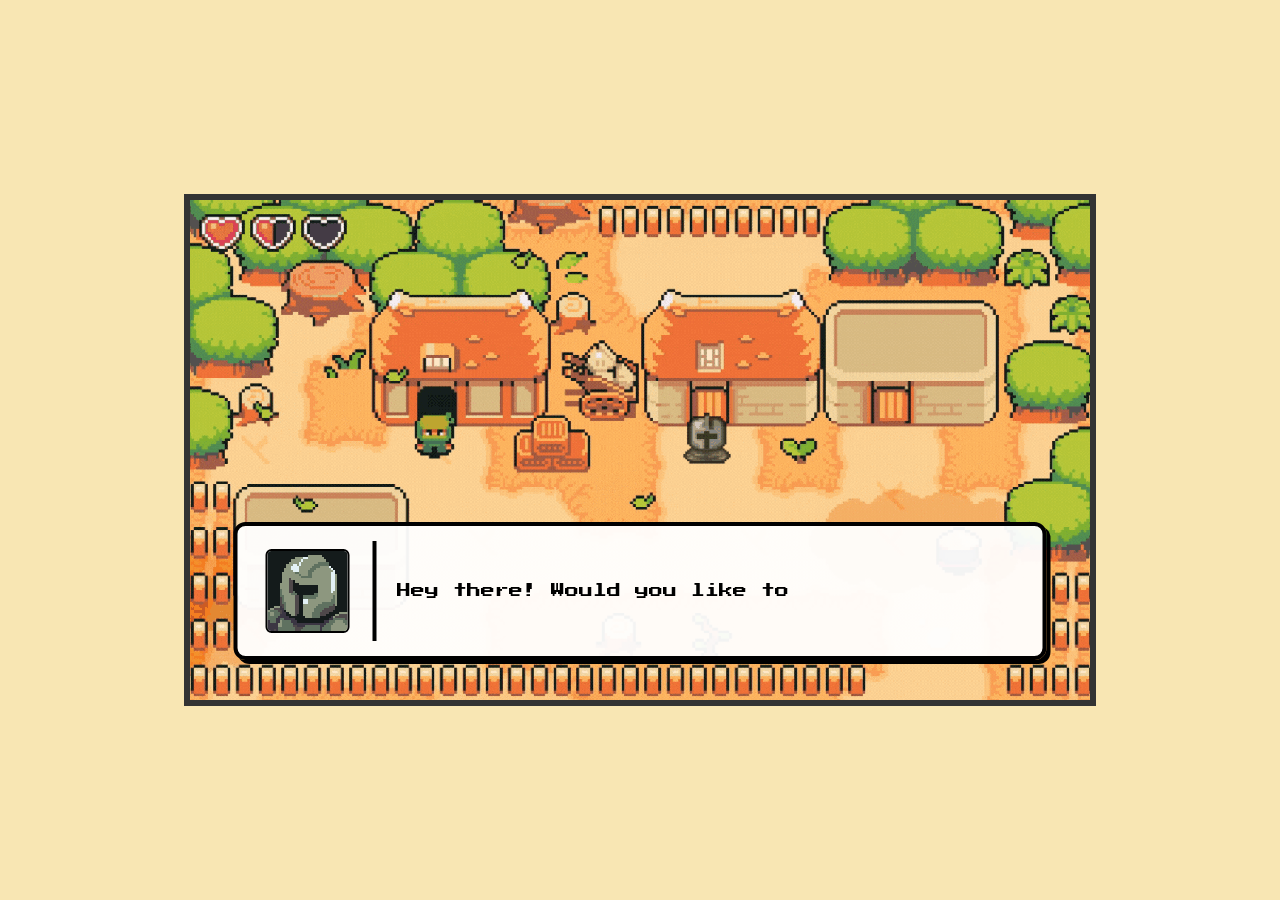
==== commit f799e83a: "phone" ====
--- a/index.html
+++ b/index.html
@@ -6,6 +6,11 @@
   <title>Graduation Invitation</title>
   <link rel="stylesheet" href="style.css">
 </head>
+
+<div id="rotate-warning">
+  <p>Please rotate your phone<br>to landscape</p>
+</div>
+
 <body>
   <div class="container">
     <img src="land.gif" alt="Game Scene" class="background">
--- a/style.css
+++ b/style.css
@@ -102,3 +102,40 @@
 button:active {
   transform: translateY(1px);
 }
+
+/* Fullscreen rotate warning */
+#rotate-warning {
+  position: fixed;
+  inset: 0;
+  background: #f8e6b3;
+  color: #333;
+  font-family: 'Press Start 2P', cursive;
+  display: none;
+  justify-content: center;
+  align-items: center;
+  text-align: center;
+  font-size: 18px;
+  z-index: 9999;
+}
+
+/* Show warning when in portrait mode */
+@media screen and (orientation: portrait) {
+  #rotate-warning {
+    display: flex;
+  }
+
+  .container {
+    display: none !important;
+  }
+}
+
+/* Enable game only in landscape */
+@media screen and (orientation: landscape) {
+  #rotate-warning {
+    display: none;
+  }
+
+  .container {
+    display: block;
+  }
+}
